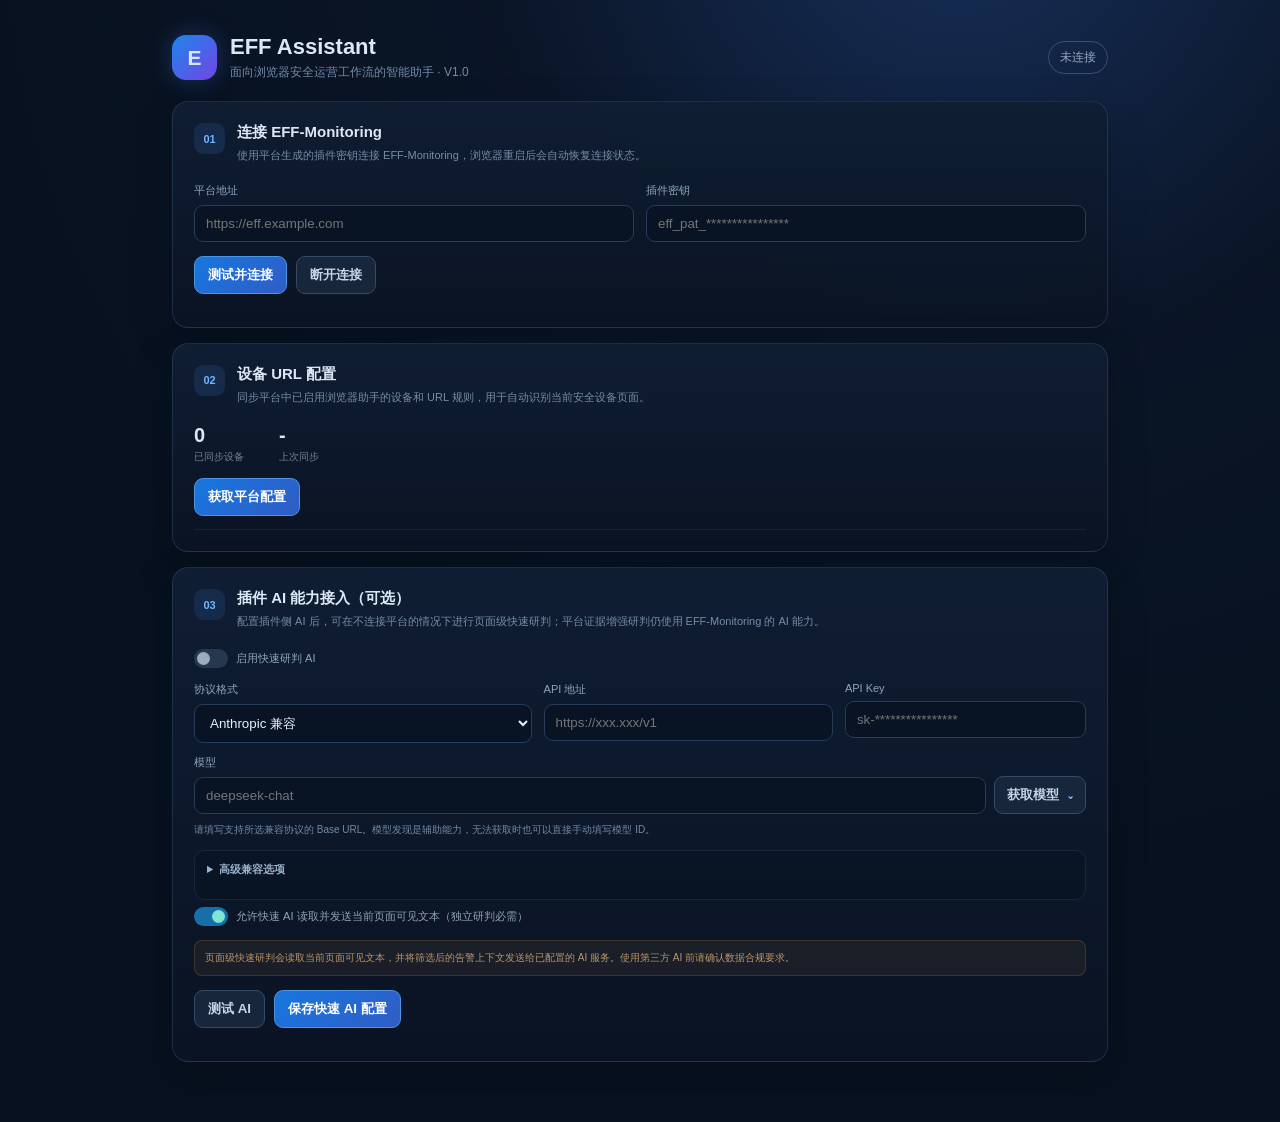
==== EFF-Assistant/options/options.html @ 78bfd595 "Add files via upload" ====
<!doctype html>
<html lang="zh-CN">
<head>
  <meta charset="utf-8" />
  <meta name="viewport" content="width=device-width,initial-scale=1" />
  <title>EFF Assistant 设置</title>
  <link rel="stylesheet" href="options.css" />
</head>
<body>
  <main class="wrap">
    <header>
      <div class="brand"><div class="logo">E</div><div><h1>EFF Assistant</h1><p>面向浏览器安全运营工作流的智能助手 · V1.0</p></div></div>
      <span class="badge" id="connectionBadge">未连接</span>
    </header>

    <section class="card">
      <div class="section-title"><span>01</span><div><h2>连接 EFF-Monitoring</h2><p>使用平台生成的插件密钥连接 EFF-Monitoring，浏览器重启后会自动恢复连接状态。</p></div></div>
      <div class="grid two">
        <label>平台地址<input id="platformUrl" placeholder="https://eff.example.com" /></label>
        <label>插件密钥<input id="platformToken" type="password" placeholder="eff_pat_****************" /></label>
      </div>
      <div class="actions"><button id="connectBtn" class="primary">测试并连接</button><button id="disconnectBtn" class="secondary">断开连接</button></div>
      <div class="info" id="platformInfo"></div>
    </section>

    <section class="card">
      <div class="section-title"><span>02</span><div><h2>设备 URL 配置</h2><p>同步平台中已启用浏览器助手的设备和 URL 规则，用于自动识别当前安全设备页面。</p></div></div>
      <div class="device-summary"><div><b id="deviceCount">0</b><span>已同步设备</span></div><div><b id="lastSync">-</b><span>上次同步</span></div></div>
      <div class="actions"><button id="syncBtn" class="primary">获取平台配置</button></div>
      <div id="deviceList" class="device-list"></div>
    </section>

    <section class="card">
      <div class="section-title"><span>03</span><div><h2>插件 AI 能力接入（可选）</h2><p>配置插件侧 AI 后，可在不连接平台的情况下进行页面级快速研判；平台证据增强研判仍使用 EFF-Monitoring 的 AI 能力。</p></div></div>
      <label class="toggle"><input id="quickEnabled" type="checkbox" /><span></span>启用快速研判 AI</label>
      <div class="grid three ai-grid">
        <label>协议格式
          <select id="quickProtocol">
            <option value="anthropic">Anthropic 兼容</option>
            <option value="openai">OpenAI 兼容</option>
          </select>
        </label>
        <label><span id="quickUrlLabel">API 地址</span><input id="quickUrl" placeholder="https://xxx.xxx/v1" /></label>
        <label>API Key<input id="quickKey" type="password" placeholder="sk-****************" /></label>
      </div>
      <label class="model-label">模型
        <div class="model-picker">
          <input id="quickModel" placeholder="deepseek-chat" autocomplete="off" />
          <button id="fetchModelsBtn" type="button" class="secondary model-fetch">获取模型 <span>⌄</span></button>
        </div>
        <select id="quickModelSelect" class="model-select" hidden>
          <option value="">请选择模型</option>
        </select>
      </label>
      <p class="protocol-help" id="protocolHelp">请填写支持所选兼容协议的 Base URL。模型发现是辅助能力，无法获取时也可以直接手动填写模型 ID。</p>
      <details class="advanced-ai" id="quickAdvanced">
        <summary>高级兼容选项</summary>
        <div class="grid three advanced-grid">
          <label>鉴权方式
            <select id="quickAuthMode">
              <option value="protocol">协议默认（推荐）</option>
              <option value="x-api-key">x-api-key（Anthropic API Key）</option>
              <option value="bearer">Authorization: Bearer（Token/中转）</option>
              <option value="api-key">api-key（特殊网关）</option>
            </select>
          </label>
          <label>端点模式
            <select id="quickEndpointMode">
              <option value="base">Base URL（推荐）</option>
              <option value="full">完整接口 URL</option>
            </select>
          </label>
          <label id="openaiWireLabel">OpenAI API 格式
            <select id="quickOpenAIWire">
              <option value="chat">Chat Completions</option>
              <option value="responses">Responses API</option>
            </select>
          </label>
        </div>
        <p class="protocol-help" id="advancedHelp">协议默认模式会按所选 API 规范发送请求。使用自定义网关或代理时，请显式选择匹配的鉴权方式和端点模式。</p>
      </details>
      <label class="toggle"><input id="sendRawText" type="checkbox" checked /><span></span>允许快速 AI 读取并发送当前页面可见文本（独立研判必需）</label>
      <p class="warning">页面级快速研判会读取当前页面可见文本，并将筛选后的告警上下文发送给已配置的 AI 服务。使用第三方 AI 前请确认数据合规要求。</p>
      <div class="actions"><button id="testQuickBtn" class="secondary">测试 AI</button><button id="saveQuickBtn" class="primary">保存快速 AI 配置</button></div>
      <div class="info" id="quickInfo"></div>
    </section>


  </main>
  <script src="options.js"></script>
</body>
</html>
---- EFF-Assistant/options/options.css ----
:root{font-family:Inter,"PingFang SC","Microsoft YaHei",Arial,sans-serif;color:#dbe8f7;background:#07111f}*{box-sizing:border-box}body{margin:0;background:radial-gradient(circle at 75% -10%,#18305b 0,#0a1527 30%,#07111f 64%);min-height:100vh}.wrap{max-width:980px;margin:0 auto;padding:34px 22px 60px}header{display:flex;justify-content:space-between;align-items:center;margin-bottom:20px}.brand{display:flex;gap:13px;align-items:center}.logo{width:45px;height:45px;border-radius:14px;display:grid;place-items:center;font-weight:800;font-size:21px;background:linear-gradient(135deg,#1d85ee,#7245e3);box-shadow:0 0 25px rgba(70,123,238,.3)}h1,h2,p{margin:0}h1{font-size:22px}header p{color:#728aa7;font-size:12px;margin-top:4px}.badge{padding:7px 11px;border:1px solid #3c516d;border-radius:999px;color:#95a8bd;font-size:12px}.badge.ok{border-color:#267b63;color:#6be0af;background:rgba(33,167,117,.09)}.card{background:linear-gradient(180deg,rgba(16,30,51,.96),rgba(10,20,36,.96));border:1px solid rgba(86,123,165,.25);border-radius:16px;padding:21px;margin-top:15px;box-shadow:0 14px 40px rgba(0,0,0,.17)}.card.compact h2{font-size:14px;margin-bottom:12px}.section-title{display:flex;gap:12px;align-items:flex-start;margin-bottom:18px}.section-title>span{display:grid;place-items:center;width:31px;height:31px;border-radius:9px;background:#152b49;color:#70b5ff;font-size:11px;font-weight:700}.section-title h2{font-size:15px}.section-title p{color:#778ca5;font-size:11px;margin-top:5px;line-height:1.6}.grid{display:grid;gap:12px}.grid.two{grid-template-columns:1fr 1fr}.grid.three{grid-template-columns:1.4fr 1.2fr 1fr}label{display:block;color:#8fa4bb;font-size:11px}input{width:100%;margin-top:7px;background:#081423;border:1px solid #263c58;color:#e7f1fc;border-radius:9px;padding:10px 11px;outline:none}input:focus{border-color:#3b85dc;box-shadow:0 0 0 2px rgba(50,129,219,.12)}.actions{display:flex;gap:9px;margin-top:14px}button{border:1px solid transparent;border-radius:9px;padding:9px 13px;color:white;cursor:pointer;font-weight:600}.primary{background:linear-gradient(135deg,#1677df,#315cc5);border-color:#4d94e2}.secondary{background:#17263a;border-color:#344b67;color:#c6d5e5}button:disabled{opacity:.45;cursor:not-allowed}.info{margin-top:12px;color:#81a5cb;font-size:11px;line-height:1.6}.info.error{color:#ff929c}.device-summary{display:flex;gap:35px;margin-bottom:10px}.device-summary>div{display:flex;flex-direction:column}.device-summary b{font-size:20px}.device-summary span{color:#6f8299;font-size:10px;margin-top:3px}.device-list{margin-top:13px;border-top:1px solid rgba(255,255,255,.06)}.device{display:grid;grid-template-columns:160px 1fr;gap:15px;padding:10px 0;border-bottom:1px solid rgba(255,255,255,.05)}.device strong{font-size:11px}.patterns{color:#7fa1c5;font:10px/1.5 ui-monospace,SFMono-Regular,Menlo,monospace;word-break:break-all}.toggle{display:flex;align-items:center;gap:8px;margin:7px 0 14px;cursor:pointer}.toggle input{display:none}.toggle span{width:34px;height:19px;border-radius:999px;background:#26384d;position:relative;transition:.2s}.toggle span:after{content:"";width:13px;height:13px;border-radius:50%;position:absolute;top:3px;left:3px;background:#9bacc0;transition:.2s}.toggle input:checked+span{background:#176ea8}.toggle input:checked+span:after{left:18px;background:#7fe4d4}.warning{margin-top:10px;padding:9px 10px;background:rgba(238,158,61,.07);border:1px solid rgba(238,158,61,.18);border-radius:8px;color:#ba9668;font-size:10px;line-height:1.6}.flow{display:flex;flex-wrap:wrap;align-items:center;gap:7px}.flow span{padding:7px 9px;background:#0c1a2c;border:1px solid #233a56;border-radius:7px;font-size:10px;color:#9eb6d0}.flow i{color:#4d719a;font-style:normal}@media(max-width:760px){.grid.two,.grid.three{grid-template-columns:1fr}.device{grid-template-columns:1fr}}
select{width:100%;margin-top:7px;background:#081423;border:1px solid #263c58;color:#e7f1fc;border-radius:9px;padding:10px 11px;outline:none;appearance:auto}
select:focus{border-color:#3b85dc;box-shadow:0 0 0 2px rgba(50,129,219,.12)}
.model-label{margin-top:12px}.model-picker{display:grid;grid-template-columns:1fr auto;gap:8px;align-items:end}.model-picker input{margin-top:7px}.model-fetch{height:38px;white-space:nowrap;padding:8px 12px}.model-fetch span{font-size:12px;margin-left:4px;color:#8fc5ff}.model-select{margin-top:8px}.protocol-help{color:#718aa7;font-size:10px;line-height:1.6;margin-top:8px}.ai-grid{grid-template-columns:.8fr 1.25fr 1fr}
@media(max-width:760px){.ai-grid{grid-template-columns:1fr}.model-picker{grid-template-columns:1fr}}

.info.warn{color:#d6ad6f}.advanced-ai{margin-top:12px;border:1px solid rgba(86,123,165,.18);border-radius:10px;background:rgba(7,17,31,.28);padding:0 12px 11px}.advanced-ai summary{cursor:pointer;color:#9bb2cb;font-size:11px;font-weight:600;padding:11px 0;user-select:none}.advanced-ai[open] summary{margin-bottom:2px}.advanced-grid{grid-template-columns:1fr 1fr 1fr}.advanced-ai .protocol-help{margin-top:8px}.advanced-ai label[hidden]{display:none}@media(max-width:760px){.advanced-grid{grid-template-columns:1fr}}
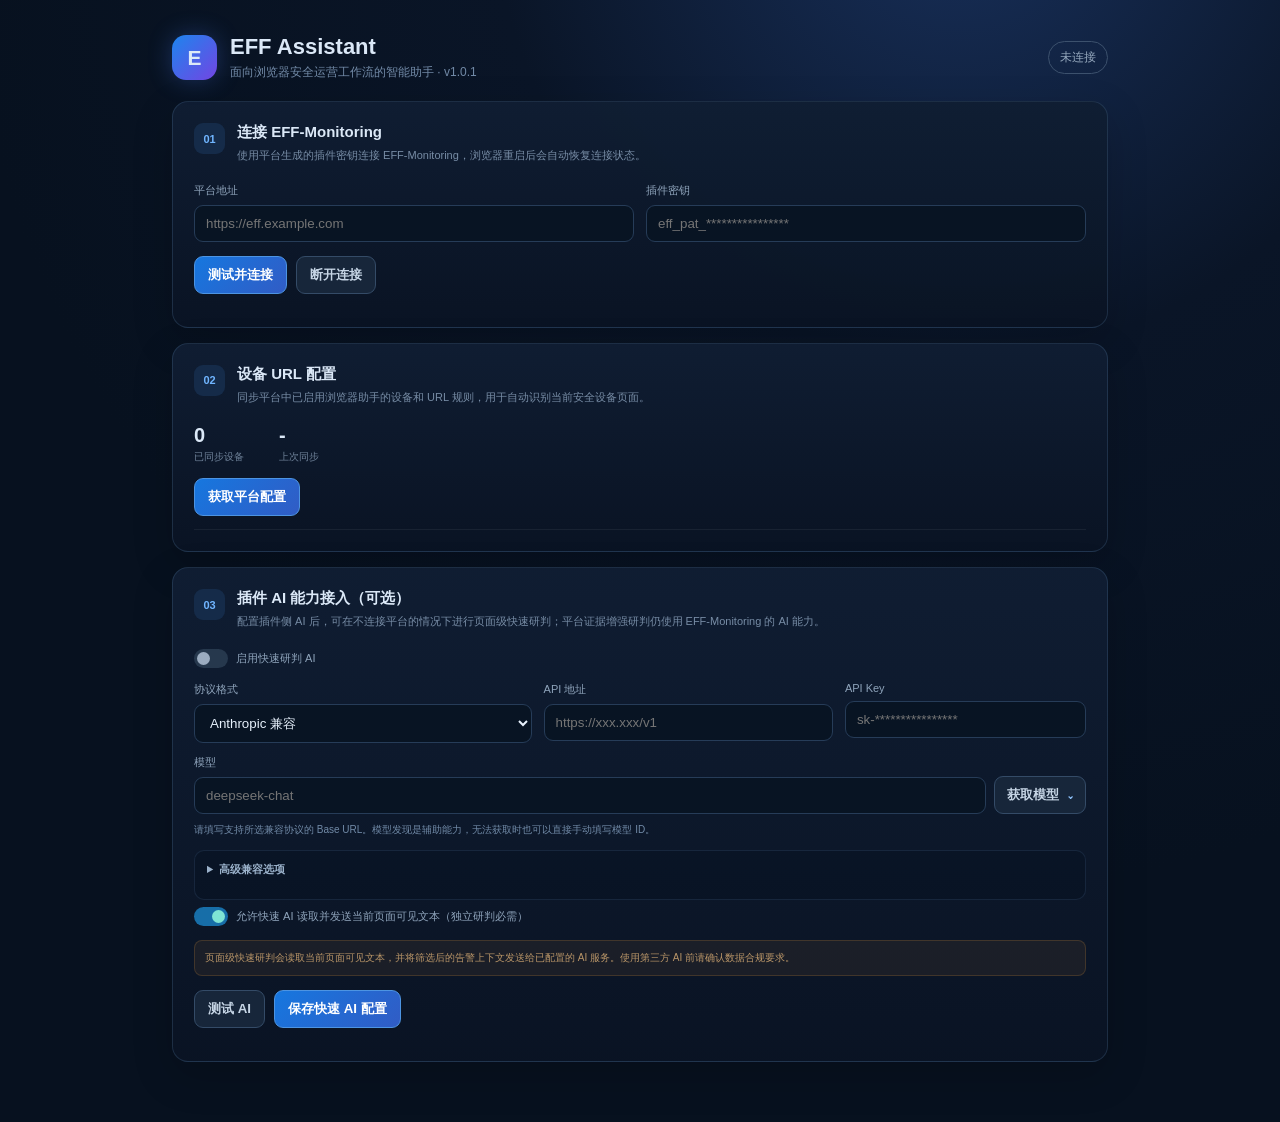
==== commit 61244ad8: "Add files via upload" ====
--- a/EFF-Assistant/options/options.html
+++ b/EFF-Assistant/options/options.html
@@ -9,7 +9,7 @@
 <body>
   <main class="wrap">
     <header>
-      <div class="brand"><div class="logo">E</div><div><h1>EFF Assistant</h1><p>面向浏览器安全运营工作流的智能助手 · V1.0</p></div></div>
+      <div class="brand"><div class="logo">E</div><div><h1>EFF Assistant</h1><p>面向浏览器安全运营工作流的智能助手 · v1.0.1</p></div></div>
       <span class="badge" id="connectionBadge">未连接</span>
     </header>
 
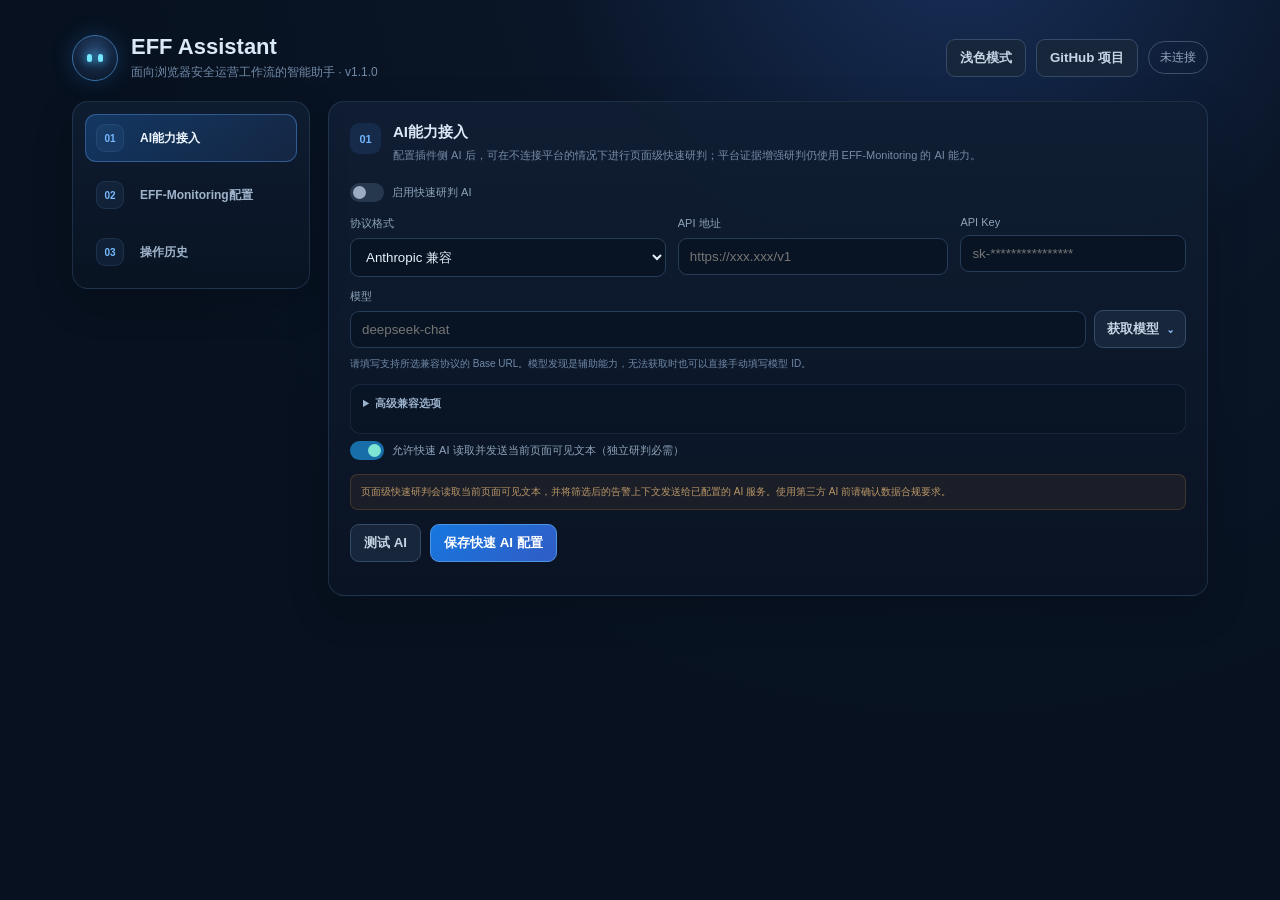
==== commit 32199223: "Add files via upload" ====
--- a/EFF-Assistant/options/options.html
+++ b/EFF-Assistant/options/options.html
@@ -9,84 +9,157 @@
 <body>
   <main class="wrap">
     <header>
-      <div class="brand"><div class="logo">E</div><div><h1>EFF Assistant</h1><p>面向浏览器安全运营工作流的智能助手 · v1.0.1</p></div></div>
-      <span class="badge" id="connectionBadge">未连接</span>
+      <div class="brand"><div class="logo"><span></span><span></span></div><div><h1>EFF Assistant</h1><p>面向浏览器安全运营工作流的智能助手 · v1.1.0</p></div></div>
+      <div class="header-actions">
+        <button id="themeToggle" class="secondary theme-toggle" type="button">浅色模式</button>
+        <button id="openAssistantRepo" class="secondary" type="button">GitHub 项目</button>
+        <span class="badge" id="connectionBadge">未连接</span>
+      </div>
     </header>
 
-    <section class="card">
-      <div class="section-title"><span>01</span><div><h2>连接 EFF-Monitoring</h2><p>使用平台生成的插件密钥连接 EFF-Monitoring，浏览器重启后会自动恢复连接状态。</p></div></div>
-      <div class="grid two">
-        <label>平台地址<input id="platformUrl" placeholder="https://eff.example.com" /></label>
-        <label>插件密钥<input id="platformToken" type="password" placeholder="eff_pat_****************" /></label>
-      </div>
-      <div class="actions"><button id="connectBtn" class="primary">测试并连接</button><button id="disconnectBtn" class="secondary">断开连接</button></div>
-      <div class="info" id="platformInfo"></div>
-    </section>
+    <div class="settings-layout">
+      <aside class="settings-sidebar" aria-label="设置导航">
+        <button class="nav-item active" type="button" data-section="ai"><span>01</span><b>AI能力接入</b></button>
+        <button class="nav-item" type="button" data-section="monitoring"><span>02</span><b>EFF-Monitoring配置</b></button>
+        <button class="nav-item" type="button" data-section="history"><span>03</span><b>操作历史</b></button>
+      </aside>
 
-    <section class="card">
-      <div class="section-title"><span>02</span><div><h2>设备 URL 配置</h2><p>同步平台中已启用浏览器助手的设备和 URL 规则，用于自动识别当前安全设备页面。</p></div></div>
-      <div class="device-summary"><div><b id="deviceCount">0</b><span>已同步设备</span></div><div><b id="lastSync">-</b><span>上次同步</span></div></div>
-      <div class="actions"><button id="syncBtn" class="primary">获取平台配置</button></div>
-      <div id="deviceList" class="device-list"></div>
-    </section>
-
-    <section class="card">
-      <div class="section-title"><span>03</span><div><h2>插件 AI 能力接入（可选）</h2><p>配置插件侧 AI 后，可在不连接平台的情况下进行页面级快速研判；平台证据增强研判仍使用 EFF-Monitoring 的 AI 能力。</p></div></div>
-      <label class="toggle"><input id="quickEnabled" type="checkbox" /><span></span>启用快速研判 AI</label>
-      <div class="grid three ai-grid">
-        <label>协议格式
-          <select id="quickProtocol">
-            <option value="anthropic">Anthropic 兼容</option>
-            <option value="openai">OpenAI 兼容</option>
-          </select>
-        </label>
-        <label><span id="quickUrlLabel">API 地址</span><input id="quickUrl" placeholder="https://xxx.xxx/v1" /></label>
-        <label>API Key<input id="quickKey" type="password" placeholder="sk-****************" /></label>
-      </div>
-      <label class="model-label">模型
-        <div class="model-picker">
-          <input id="quickModel" placeholder="deepseek-chat" autocomplete="off" />
-          <button id="fetchModelsBtn" type="button" class="secondary model-fetch">获取模型 <span>⌄</span></button>
-        </div>
-        <select id="quickModelSelect" class="model-select" hidden>
-          <option value="">请选择模型</option>
-        </select>
-      </label>
-      <p class="protocol-help" id="protocolHelp">请填写支持所选兼容协议的 Base URL。模型发现是辅助能力，无法获取时也可以直接手动填写模型 ID。</p>
-      <details class="advanced-ai" id="quickAdvanced">
-        <summary>高级兼容选项</summary>
-        <div class="grid three advanced-grid">
-          <label>鉴权方式
-            <select id="quickAuthMode">
-              <option value="protocol">协议默认（推荐）</option>
-              <option value="x-api-key">x-api-key（Anthropic API Key）</option>
-              <option value="bearer">Authorization: Bearer（Token/中转）</option>
-              <option value="api-key">api-key（特殊网关）</option>
+      <div class="settings-content">
+        <section class="card settings-section" id="aiSection" data-section="ai">
+          <div class="section-title"><span>01</span><div><h2>AI能力接入</h2><p>配置插件侧 AI 后，可在不连接平台的情况下进行页面级快速研判；平台证据增强研判仍使用 EFF-Monitoring 的 AI 能力。</p></div></div>
+          <label class="toggle"><input id="quickEnabled" type="checkbox" /><span></span>启用快速研判 AI</label>
+          <div class="grid three ai-grid">
+            <label>协议格式
+              <select id="quickProtocol">
+                <option value="anthropic">Anthropic 兼容</option>
+                <option value="openai">OpenAI 兼容</option>
+              </select>
+            </label>
+            <label><span id="quickUrlLabel">API 地址</span><input id="quickUrl" placeholder="https://xxx.xxx/v1" /></label>
+            <label>API Key<input id="quickKey" type="password" placeholder="sk-****************" /></label>
+          </div>
+          <label class="model-label">模型
+            <div class="model-picker">
+              <input id="quickModel" placeholder="deepseek-chat" autocomplete="off" />
+              <button id="fetchModelsBtn" type="button" class="secondary model-fetch">获取模型 <span>⌄</span></button>
+            </div>
+            <select id="quickModelSelect" class="model-select" hidden>
+              <option value="">请选择模型</option>
             </select>
           </label>
-          <label>端点模式
-            <select id="quickEndpointMode">
-              <option value="base">Base URL（推荐）</option>
-              <option value="full">完整接口 URL</option>
-            </select>
-          </label>
-          <label id="openaiWireLabel">OpenAI API 格式
-            <select id="quickOpenAIWire">
-              <option value="chat">Chat Completions</option>
-              <option value="responses">Responses API</option>
-            </select>
-          </label>
-        </div>
-        <p class="protocol-help" id="advancedHelp">协议默认模式会按所选 API 规范发送请求。使用自定义网关或代理时，请显式选择匹配的鉴权方式和端点模式。</p>
-      </details>
-      <label class="toggle"><input id="sendRawText" type="checkbox" checked /><span></span>允许快速 AI 读取并发送当前页面可见文本（独立研判必需）</label>
-      <p class="warning">页面级快速研判会读取当前页面可见文本，并将筛选后的告警上下文发送给已配置的 AI 服务。使用第三方 AI 前请确认数据合规要求。</p>
-      <div class="actions"><button id="testQuickBtn" class="secondary">测试 AI</button><button id="saveQuickBtn" class="primary">保存快速 AI 配置</button></div>
-      <div class="info" id="quickInfo"></div>
-    </section>
+          <p class="protocol-help" id="protocolHelp">请填写支持所选兼容协议的 Base URL。模型发现是辅助能力，无法获取时也可以直接手动填写模型 ID。</p>
+          <details class="advanced-ai" id="quickAdvanced">
+            <summary>高级兼容选项</summary>
+            <div class="grid three advanced-grid">
+              <label>鉴权方式
+                <select id="quickAuthMode">
+                  <option value="protocol">协议默认（推荐）</option>
+                  <option value="x-api-key">x-api-key（Anthropic API Key）</option>
+                  <option value="bearer">Authorization: Bearer（Token/中转）</option>
+                  <option value="api-key">api-key（特殊网关）</option>
+                </select>
+              </label>
+              <label>端点模式
+                <select id="quickEndpointMode">
+                  <option value="base">Base URL（推荐）</option>
+                  <option value="full">完整接口 URL</option>
+                </select>
+              </label>
+              <label id="openaiWireLabel">OpenAI API 格式
+                <select id="quickOpenAIWire">
+                  <option value="chat">Chat Completions</option>
+                  <option value="responses">Responses API</option>
+                </select>
+              </label>
+            </div>
+            <label class="custom-headers-label">自定义请求头
+              <textarea id="quickCustomHeaders" placeholder="X-Header-Name: value&#10;X-Another-Header: value2&#10;（每行一个，格式：名称: 值）" rows="3"></textarea>
+            </label>
+            <p class="field-hint">私有化部署或自定义网关需要附加请求头时填写，留空则不发送。每行一个，格式为 名称: 值。</p>
+            <p class="protocol-help" id="advancedHelp">协议默认模式会按所选 API 规范发送请求。使用自定义网关或代理时，请显式选择匹配的鉴权方式和端点模式。</p>
+          </details>
+          <label class="toggle"><input id="sendRawText" type="checkbox" checked /><span></span>允许快速 AI 读取并发送当前页面可见文本（独立研判必需）</label>
+          <p class="warning">页面级快速研判会读取当前页面可见文本，并将筛选后的告警上下文发送给已配置的 AI 服务。使用第三方 AI 前请确认数据合规要求。</p>
+          <div class="actions"><button id="testQuickBtn" class="secondary">测试 AI</button><button id="saveQuickBtn" class="primary">保存快速 AI 配置</button></div>
+          <div class="info" id="quickInfo"></div>
+        </section>
 
+        <section class="card settings-section monitoring-card" id="monitoringSection" data-section="monitoring" hidden>
+          <div class="section-title"><span>02</span><div><h2>EFF-Monitoring配置</h2><p>连接平台并同步设备 URL 规则，用于生成工单、平台增强智能研判和自动识别安全设备页面。</p></div></div>
+          <div class="guide-card inline-guide">
+            <div>
+              <strong>项目与平台指引</strong>
+              <p>插件侧负责页面采集与快速研判；如需生成工单、同步设备、平台增强研判，请先部署并连接 EFF-Monitoring。</p>
+            </div>
+            <div class="guide-actions">
+              <button id="openPlatformRepo" class="primary" type="button">获取 EFF-Monitoring</button>
+              <button id="openAssistantDocs" class="secondary" type="button">查看使用说明</button>
+            </div>
+          </div>
+          <div class="sub-card">
+            <div class="sub-title"><h3>连接平台</h3><p>使用平台生成的插件密钥连接 EFF-Monitoring，浏览器重启后会自动恢复连接状态。</p></div>
+            <div class="grid two">
+              <label>平台地址<input id="platformUrl" placeholder="https://eff.example.com" /></label>
+              <label>插件密钥<input id="platformToken" type="password" placeholder="eff_pat_****************" /></label>
+            </div>
+            <div class="actions"><button id="connectBtn" class="primary">测试并连接</button><button id="disconnectBtn" class="secondary">断开连接</button></div>
+            <div class="info" id="platformInfo"></div>
+          </div>
+          <div class="sub-card">
+            <div class="sub-title"><h3>设备 URL 配置</h3><p>同步平台中已启用浏览器助手的设备和 URL 规则。</p></div>
+            <div class="device-summary"><div><b id="deviceCount">0</b><span>已同步设备</span></div><div><b id="lastSync">-</b><span>上次同步</span></div></div>
+            <div class="actions"><button id="syncBtn" class="primary">获取平台配置</button></div>
+            <div id="deviceList" class="device-list"></div>
+          </div>
+        </section>
+
+        <section class="card settings-section history-manager" id="historySection" data-section="history" hidden>
+          <div class="section-title"><span>03</span><div><h2>操作历史</h2><p>集中查看生成工单、智能研判、快速研判和关联分析记录；popup 只展示最近 20 条。</p></div></div>
+          <div class="history-tools">
+            <label>查找
+              <input id="historySearch" placeholder="搜索 IP、标题、摘要、页面 URL 或研判结论" />
+            </label>
+            <label>类型
+              <select id="historyKindFilter">
+                <option value="">全部类型</option>
+                <option value="quick">快速研判</option>
+                <option value="smart">智能研判</option>
+                <option value="ticket">生成工单</option>
+                <option value="correlation">关联分析</option>
+              </select>
+            </label>
+            <button id="clearHistoryBtn" class="secondary danger-btn" type="button">清空历史</button>
+          </div>
+          <div class="history-stats" id="historyStats">正在读取历史…</div>
+          <div class="history-results" id="historyResults"></div>
+          <div class="history-list-pager" id="historyListPager"></div>
+        </section>
+      </div>
+    </div>
 
   </main>
+  <dialog id="historyDialog" class="history-dialog">
+    <div class="history-dialog-head">
+      <div>
+        <strong id="historyDialogTitle">操作详情</strong>
+        <span id="historyDialogMeta"></span>
+      </div>
+      <button id="closeHistoryDialog" type="button" aria-label="关闭">×</button>
+    </div>
+    <div class="history-dialog-body">
+      <div class="history-detail-grid" id="historyDialogSummary"></div>
+      <div id="historyDialogReport" class="history-report"></div>
+      <div class="history-evidence-head">
+        <h3>证据链分析</h3>
+        <div class="history-pager" id="historyEvidencePager"></div>
+      </div>
+      <div id="historyEvidenceList" class="history-evidence-list"></div>
+      <details class="history-raw">
+        <summary>查看原始数据</summary>
+        <pre id="historyDialogPayload"></pre>
+      </details>
+    </div>
+  </dialog>
   <script src="options.js"></script>
 </body>
 </html>
--- a/EFF-Assistant/options/options.css
+++ b/EFF-Assistant/options/options.css
@@ -1,7 +1,31 @@
-:root{font-family:Inter,"PingFang SC","Microsoft YaHei",Arial,sans-serif;color:#dbe8f7;background:#07111f}*{box-sizing:border-box}body{margin:0;background:radial-gradient(circle at 75% -10%,#18305b 0,#0a1527 30%,#07111f 64%);min-height:100vh}.wrap{max-width:980px;margin:0 auto;padding:34px 22px 60px}header{display:flex;justify-content:space-between;align-items:center;margin-bottom:20px}.brand{display:flex;gap:13px;align-items:center}.logo{width:45px;height:45px;border-radius:14px;display:grid;place-items:center;font-weight:800;font-size:21px;background:linear-gradient(135deg,#1d85ee,#7245e3);box-shadow:0 0 25px rgba(70,123,238,.3)}h1,h2,p{margin:0}h1{font-size:22px}header p{color:#728aa7;font-size:12px;margin-top:4px}.badge{padding:7px 11px;border:1px solid #3c516d;border-radius:999px;color:#95a8bd;font-size:12px}.badge.ok{border-color:#267b63;color:#6be0af;background:rgba(33,167,117,.09)}.card{background:linear-gradient(180deg,rgba(16,30,51,.96),rgba(10,20,36,.96));border:1px solid rgba(86,123,165,.25);border-radius:16px;padding:21px;margin-top:15px;box-shadow:0 14px 40px rgba(0,0,0,.17)}.card.compact h2{font-size:14px;margin-bottom:12px}.section-title{display:flex;gap:12px;align-items:flex-start;margin-bottom:18px}.section-title>span{display:grid;place-items:center;width:31px;height:31px;border-radius:9px;background:#152b49;color:#70b5ff;font-size:11px;font-weight:700}.section-title h2{font-size:15px}.section-title p{color:#778ca5;font-size:11px;margin-top:5px;line-height:1.6}.grid{display:grid;gap:12px}.grid.two{grid-template-columns:1fr 1fr}.grid.three{grid-template-columns:1.4fr 1.2fr 1fr}label{display:block;color:#8fa4bb;font-size:11px}input{width:100%;margin-top:7px;background:#081423;border:1px solid #263c58;color:#e7f1fc;border-radius:9px;padding:10px 11px;outline:none}input:focus{border-color:#3b85dc;box-shadow:0 0 0 2px rgba(50,129,219,.12)}.actions{display:flex;gap:9px;margin-top:14px}button{border:1px solid transparent;border-radius:9px;padding:9px 13px;color:white;cursor:pointer;font-weight:600}.primary{background:linear-gradient(135deg,#1677df,#315cc5);border-color:#4d94e2}.secondary{background:#17263a;border-color:#344b67;color:#c6d5e5}button:disabled{opacity:.45;cursor:not-allowed}.info{margin-top:12px;color:#81a5cb;font-size:11px;line-height:1.6}.info.error{color:#ff929c}.device-summary{display:flex;gap:35px;margin-bottom:10px}.device-summary>div{display:flex;flex-direction:column}.device-summary b{font-size:20px}.device-summary span{color:#6f8299;font-size:10px;margin-top:3px}.device-list{margin-top:13px;border-top:1px solid rgba(255,255,255,.06)}.device{display:grid;grid-template-columns:160px 1fr;gap:15px;padding:10px 0;border-bottom:1px solid rgba(255,255,255,.05)}.device strong{font-size:11px}.patterns{color:#7fa1c5;font:10px/1.5 ui-monospace,SFMono-Regular,Menlo,monospace;word-break:break-all}.toggle{display:flex;align-items:center;gap:8px;margin:7px 0 14px;cursor:pointer}.toggle input{display:none}.toggle span{width:34px;height:19px;border-radius:999px;background:#26384d;position:relative;transition:.2s}.toggle span:after{content:"";width:13px;height:13px;border-radius:50%;position:absolute;top:3px;left:3px;background:#9bacc0;transition:.2s}.toggle input:checked+span{background:#176ea8}.toggle input:checked+span:after{left:18px;background:#7fe4d4}.warning{margin-top:10px;padding:9px 10px;background:rgba(238,158,61,.07);border:1px solid rgba(238,158,61,.18);border-radius:8px;color:#ba9668;font-size:10px;line-height:1.6}.flow{display:flex;flex-wrap:wrap;align-items:center;gap:7px}.flow span{padding:7px 9px;background:#0c1a2c;border:1px solid #233a56;border-radius:7px;font-size:10px;color:#9eb6d0}.flow i{color:#4d719a;font-style:normal}@media(max-width:760px){.grid.two,.grid.three{grid-template-columns:1fr}.device{grid-template-columns:1fr}}
+:root{font-family:Inter,"PingFang SC","Microsoft YaHei",Arial,sans-serif;color:#dbe8f7;background:#07111f}*{box-sizing:border-box}body{margin:0;background:radial-gradient(circle at 75% -10%,#18305b 0,#0a1527 30%,#07111f 64%);min-height:100vh}.wrap{max-width:980px;margin:0 auto;padding:34px 22px 60px}header{display:flex;justify-content:space-between;align-items:center;margin-bottom:20px}.brand{display:flex;gap:13px;align-items:center}.logo{width:46px;height:46px;border-radius:50%;background:radial-gradient(circle at 50% 35%,#27466f 0,#13243e 55%,#091321 100%);border:1px solid #3a72aa;display:flex;align-items:center;justify-content:center;gap:6px;box-shadow:0 0 22px rgba(51,141,235,.24)}.logo span{width:5px;height:8px;border-radius:4px;background:#74e8ff;box-shadow:0 0 8px #42c9ff}.header-actions{display:flex;align-items:center;gap:10px}h1,h2,p{margin:0}h1{font-size:22px}header p{color:#728aa7;font-size:12px;margin-top:4px}.badge{padding:7px 11px;border:1px solid #3c516d;border-radius:999px;color:#95a8bd;font-size:12px}.badge.ok{border-color:#267b63;color:#6be0af;background:rgba(33,167,117,.09)}.guide-card{display:flex;align-items:center;justify-content:space-between;gap:18px;background:linear-gradient(180deg,rgba(16,30,51,.96),rgba(10,20,36,.96));border:1px solid rgba(86,123,165,.25);border-radius:16px;padding:18px 20px;margin-bottom:15px;box-shadow:0 14px 40px rgba(0,0,0,.17)}.guide-card strong{display:block;color:#eff7ff;font-size:15px}.guide-card p{margin-top:6px;color:#7f95ad;font-size:11px;line-height:1.6}.guide-actions{display:flex;gap:9px;flex:0 0 auto}.card{background:linear-gradient(180deg,rgba(16,30,51,.96),rgba(10,20,36,.96));border:1px solid rgba(86,123,165,.25);border-radius:16px;padding:21px;margin-top:15px;box-shadow:0 14px 40px rgba(0,0,0,.17)}.card.compact h2{font-size:14px;margin-bottom:12px}.section-title{display:flex;gap:12px;align-items:flex-start;margin-bottom:18px}.section-title>span{display:grid;place-items:center;width:31px;height:31px;border-radius:9px;background:#152b49;color:#70b5ff;font-size:11px;font-weight:700}.section-title h2{font-size:15px}.section-title p{color:#778ca5;font-size:11px;margin-top:5px;line-height:1.6}.grid{display:grid;gap:12px}.grid.two{grid-template-columns:1fr 1fr}.grid.three{grid-template-columns:1.4fr 1.2fr 1fr}label{display:block;color:#8fa4bb;font-size:11px}input{width:100%;margin-top:7px;background:#081423;border:1px solid #263c58;color:#e7f1fc;border-radius:9px;padding:10px 11px;outline:none}input:focus{border-color:#3b85dc;box-shadow:0 0 0 2px rgba(50,129,219,.12)}.actions{display:flex;gap:9px;margin-top:14px}button{border:1px solid transparent;border-radius:9px;padding:9px 13px;color:white;cursor:pointer;font-weight:600}.primary{background:linear-gradient(135deg,#1677df,#315cc5);border-color:#4d94e2}.secondary{background:#17263a;border-color:#344b67;color:#c6d5e5}button:disabled{opacity:.45;cursor:not-allowed}.info{margin-top:12px;color:#81a5cb;font-size:11px;line-height:1.6}.info.error{color:#ff929c}.device-summary{display:flex;gap:35px;margin-bottom:10px}.device-summary>div{display:flex;flex-direction:column}.device-summary b{font-size:20px}.device-summary span{color:#6f8299;font-size:10px;margin-top:3px}.device-list{margin-top:13px;border-top:1px solid rgba(255,255,255,.06)}.device{display:grid;grid-template-columns:160px 1fr;gap:15px;padding:10px 0;border-bottom:1px solid rgba(255,255,255,.05)}.device strong{font-size:11px}.patterns{color:#7fa1c5;font:10px/1.5 ui-monospace,SFMono-Regular,Menlo,monospace;word-break:break-all}.toggle{display:flex;align-items:center;gap:8px;margin:7px 0 14px;cursor:pointer}.toggle input{display:none}.toggle span{width:34px;height:19px;border-radius:999px;background:#26384d;position:relative;transition:.2s}.toggle span:after{content:"";width:13px;height:13px;border-radius:50%;position:absolute;top:3px;left:3px;background:#9bacc0;transition:.2s}.toggle input:checked+span{background:#176ea8}.toggle input:checked+span:after{left:18px;background:#7fe4d4}.warning{margin-top:10px;padding:9px 10px;background:rgba(238,158,61,.07);border:1px solid rgba(238,158,61,.18);border-radius:8px;color:#ba9668;font-size:10px;line-height:1.6}.flow{display:flex;flex-wrap:wrap;align-items:center;gap:7px}.flow span{padding:7px 9px;background:#0c1a2c;border:1px solid #233a56;border-radius:7px;font-size:10px;color:#9eb6d0}.flow i{color:#4d719a;font-style:normal}@media(max-width:760px){header,.guide-card{align-items:stretch;flex-direction:column}.header-actions,.guide-actions{flex-wrap:wrap}.grid.two,.grid.three{grid-template-columns:1fr}.device{grid-template-columns:1fr}}
 select{width:100%;margin-top:7px;background:#081423;border:1px solid #263c58;color:#e7f1fc;border-radius:9px;padding:10px 11px;outline:none;appearance:auto}
 select:focus{border-color:#3b85dc;box-shadow:0 0 0 2px rgba(50,129,219,.12)}
 .model-label{margin-top:12px}.model-picker{display:grid;grid-template-columns:1fr auto;gap:8px;align-items:end}.model-picker input{margin-top:7px}.model-fetch{height:38px;white-space:nowrap;padding:8px 12px}.model-fetch span{font-size:12px;margin-left:4px;color:#8fc5ff}.model-select{margin-top:8px}.protocol-help{color:#718aa7;font-size:10px;line-height:1.6;margin-top:8px}.ai-grid{grid-template-columns:.8fr 1.25fr 1fr}
 @media(max-width:760px){.ai-grid{grid-template-columns:1fr}.model-picker{grid-template-columns:1fr}}
 
-.info.warn{color:#d6ad6f}.advanced-ai{margin-top:12px;border:1px solid rgba(86,123,165,.18);border-radius:10px;background:rgba(7,17,31,.28);padding:0 12px 11px}.advanced-ai summary{cursor:pointer;color:#9bb2cb;font-size:11px;font-weight:600;padding:11px 0;user-select:none}.advanced-ai[open] summary{margin-bottom:2px}.advanced-grid{grid-template-columns:1fr 1fr 1fr}.advanced-ai .protocol-help{margin-top:8px}.advanced-ai label[hidden]{display:none}@media(max-width:760px){.advanced-grid{grid-template-columns:1fr}}
+.info.warn{color:#d6ad6f}.advanced-ai{margin-top:12px;border:1px solid rgba(86,123,165,.18);border-radius:10px;background:rgba(7,17,31,.28);padding:0 12px 11px}.advanced-ai summary{cursor:pointer;color:#9bb2cb;font-size:11px;font-weight:600;padding:11px 0;user-select:none}.advanced-ai[open] summary{margin-bottom:2px}.advanced-grid{grid-template-columns:1fr 1fr 1fr}.advanced-ai .protocol-help{margin-top:8px}.advanced-ai label[hidden]{display:none}.custom-headers-label{margin-top:10px}textarea{width:100%;margin-top:7px;background:#081423;border:1px solid #263c58;color:#e7f1fc;border-radius:9px;padding:10px 11px;outline:none;resize:vertical;font:11px/1.55 ui-monospace,SFMono-Regular,Menlo,monospace}textarea:focus{border-color:#3b85dc;box-shadow:0 0 0 2px rgba(50,129,219,.12)}.field-hint{color:#718aa7;font-size:10px;line-height:1.55;margin-top:6px}body[data-theme="light"] textarea{color-scheme:light;background:#f8fbff;border-color:#c7d8ea;color:#25364b}body[data-theme="light"] textarea:focus{border-color:#5795d8;box-shadow:0 0 0 2px rgba(87,149,216,.14)}body[data-theme="light"] .field-hint{color:#6b8099}@media(max-width:760px){.advanced-grid{grid-template-columns:1fr}}
+
+.history-manager{scroll-margin-top:18px}.history-tools{display:grid;grid-template-columns:1fr 180px auto;gap:12px;align-items:end}.history-tools .danger-btn{height:39px;color:#ffb8c0;border-color:rgba(255,113,127,.28);background:rgba(70,25,37,.45)}.history-stats{margin:12px 0;color:#7f98b4;font-size:11px}.history-results{display:grid;gap:10px}.history-empty-wide{padding:22px;border:1px dashed rgba(86,123,165,.25);border-radius:12px;color:#778da6;text-align:center;font-size:12px}.history-row{display:grid;grid-template-columns:84px minmax(0,1fr) 130px auto;gap:12px;align-items:center;padding:13px;border:1px solid rgba(86,123,165,.22);border-radius:12px;background:rgba(8,19,34,.52)}.history-row:hover{border-color:rgba(85,151,226,.38);background:rgba(13,29,50,.72)}.history-kind-pill{display:inline-flex;align-items:center;justify-content:center;min-height:30px;border-radius:9px;border:1px solid rgba(96,161,236,.30);background:rgba(61,136,221,.12);color:#9ed0ff;font-size:11px;font-weight:800}.history-kind-pill.quick{color:#8ee6d7;border-color:rgba(91,210,196,.30);background:rgba(38,163,151,.13)}.history-kind-pill.smart{color:#d3b4ff;border-color:rgba(157,121,255,.32);background:rgba(116,70,220,.13)}.history-kind-pill.correlation{color:#b8dcff;border-color:rgba(112,167,232,.34);background:rgba(53,93,156,.16)}.history-kind-pill.ticket{color:#9ed0ff}.history-row-main{min-width:0}.history-row-main strong,.history-row-main p,.history-row-main em{display:block;min-width:0;white-space:nowrap;overflow:hidden;text-overflow:ellipsis}.history-row-main strong{font-size:13px;color:#edf6ff}.history-row-main p{margin-top:5px;color:#9aaec4;font-size:11px}.history-row-main em{margin-top:4px;color:#637c98;font-style:normal;font-size:10px}.history-row time{color:#7d92aa;font-size:11px;white-space:nowrap}.history-row button{height:31px;padding:0 12px;border-color:rgba(82,139,204,.34);background:rgba(20,38,61,.88);color:#a7d4ff}.history-dialog{width:min(760px,calc(100vw - 40px));max-height:min(720px,calc(100vh - 40px));padding:0;border:1px solid rgba(88,143,207,.45);border-radius:16px;background:#091423;color:#e6f0fb;box-shadow:0 28px 70px rgba(0,0,0,.55)}.history-dialog[open]{display:flex;flex-direction:column;overflow:hidden}.history-dialog::backdrop{background:rgba(0,0,0,.48)}.history-dialog-head{flex:0 0 auto;display:flex;align-items:center;justify-content:space-between;gap:16px;padding:16px 18px;border-bottom:1px solid rgba(255,255,255,.07);background:rgba(16,31,52,.9);border-radius:16px 16px 0 0}.history-dialog-head strong{display:block;font-size:16px}.history-dialog-head span{display:block;margin-top:5px;color:#849bb5;font-size:11px}.history-dialog-head button{width:32px;height:32px;padding:0;border-color:rgba(83,129,184,.28);background:#17263a;color:#aebfd1;font-size:20px;line-height:1}.history-dialog-body{flex:1 1 auto;min-height:0;padding:16px;overflow-y:auto;overflow-x:hidden}.history-detail-grid{display:grid;grid-template-columns:1fr 1fr;gap:10px;margin-bottom:12px}.history-detail-grid>div{min-width:0;padding:10px 12px;border:1px solid rgba(86,123,165,.18);border-radius:10px;background:rgba(255,255,255,.028)}.history-detail-grid .wide{grid-column:1/-1}.history-detail-grid span{display:block;color:#748ba6;font-size:10px;margin-bottom:5px}.history-detail-grid b{display:block;color:#dfeaf6;font-size:12px;line-height:1.45;word-break:break-all}#historyDialogPayload{margin:0;white-space:pre-wrap;word-break:break-word;max-height:280px;overflow:auto;padding:13px;border-radius:12px;background:#07111f;border:1px solid rgba(86,123,165,.18);color:#b7cce4;font:11px/1.6 ui-monospace,SFMono-Regular,Menlo,monospace}@media(max-width:760px){.history-tools,.history-row{grid-template-columns:1fr}.history-row time{justify-self:start}.history-detail-grid{grid-template-columns:1fr}}
+
+.wrap{max-width:1180px}.settings-layout{display:grid;grid-template-columns:238px minmax(0,1fr);gap:18px;align-items:start}.settings-sidebar{position:sticky;top:18px;display:grid;gap:9px;padding:12px;border:1px solid rgba(86,123,165,.25);border-radius:16px;background:linear-gradient(180deg,rgba(16,30,51,.92),rgba(9,19,34,.94));box-shadow:0 14px 40px rgba(0,0,0,.16)}.nav-item{display:grid;grid-template-columns:34px 1fr;align-items:center;gap:10px;width:100%;min-height:48px;padding:8px 10px;border:1px solid transparent;border-radius:11px;background:transparent;color:#9fb4cb;text-align:left}.nav-item span{display:grid;place-items:center;width:28px;height:28px;border-radius:9px;background:rgba(74,126,185,.11);border:1px solid rgba(86,142,207,.16);color:#76b9ff;font-size:10px;font-weight:800}.nav-item b{font-size:12px}.nav-item:hover{background:rgba(34,60,94,.36);border-color:rgba(91,151,220,.18)}.nav-item.active{background:linear-gradient(135deg,rgba(30,113,205,.32),rgba(35,63,112,.34));border-color:rgba(88,151,226,.42);color:#f0f7ff}.settings-content{min-width:0}.settings-section.card{margin-top:0}.settings-section[hidden]{display:none}.monitoring-card{display:grid;gap:14px}.inline-guide{margin:0;padding:15px 16px;border-radius:13px}.sub-card{padding:16px;border:1px solid rgba(86,123,165,.18);border-radius:13px;background:rgba(7,17,31,.26)}.sub-card+.sub-card{margin-top:0}.sub-title{margin-bottom:12px}.sub-title h3{margin:0;color:#eff7ff;font-size:13px}.sub-title p{margin:5px 0 0;color:#778ca5;font-size:11px;line-height:1.55}@media(max-width:820px){.settings-layout{grid-template-columns:1fr}.settings-sidebar{position:static;grid-template-columns:1fr}.wrap{padding:22px 14px 44px}}
+.history-report{display:grid;gap:12px;margin:12px 0 14px}.history-report-section{padding:13px;border:1px solid rgba(86,123,165,.18);border-radius:12px;background:linear-gradient(135deg,rgba(24,48,80,.38),rgba(8,18,32,.38))}.history-report-section>span{display:block;margin-bottom:8px;color:#748ba6;font-size:10px;font-weight:700}.history-report-section p{color:#dfeaf6;font-size:13px;line-height:1.7}.history-tags{display:flex;gap:8px;flex-wrap:wrap}.history-tags em{font-style:normal;display:inline-flex;align-items:center;min-height:28px;padding:0 11px;border-radius:999px;border:1px solid rgba(96,161,236,.24);background:rgba(61,136,221,.11);color:#a8d2ff;font-size:12px;font-weight:800}.history-tags em.hot{color:#ff8b99;background:rgba(222,57,80,.17);border-color:rgba(255,91,112,.34)}.history-tags em.warn{color:#f2bd71;background:rgba(231,153,54,.12);border-color:rgba(246,176,75,.28)}.history-tags em.ok{color:#84e2b2;background:rgba(42,190,132,.12);border-color:rgba(81,218,162,.25)}.history-tags em.muted{color:#acbbcb;background:rgba(111,132,155,.10);border-color:rgba(133,155,180,.18)}.history-metrics{display:grid;grid-template-columns:repeat(3,1fr);gap:10px}.history-metrics>div,.history-fields>div{min-width:0;padding:12px;border:1px solid rgba(86,123,165,.17);border-radius:11px;background:rgba(255,255,255,.028)}.history-metrics span,.history-fields span{display:block;margin-bottom:6px;color:#748ba6;font-size:10px}.history-metrics b,.history-fields b{display:block;color:#edf6ff;font-size:13px;line-height:1.5;word-break:break-all}.history-fields{display:grid;grid-template-columns:repeat(2,minmax(0,1fr));gap:10px}.history-evidence-head{display:flex;align-items:center;justify-content:space-between;gap:12px;margin:12px 0 8px}.history-evidence-head h3{margin:0;color:#edf6ff;font-size:14px}.history-pager{display:flex;align-items:center;gap:8px;color:#7f98b4;font-size:11px}.history-pager button{height:28px;padding:0 10px;border-color:rgba(82,139,204,.34);background:rgba(20,38,61,.88);color:#a7d4ff;font-size:11px}.history-evidence-list{display:grid;gap:9px}.history-evidence-row{display:grid;grid-template-columns:36px minmax(0,1fr);gap:11px;padding:12px;border:1px solid rgba(86,123,165,.18);border-radius:12px;background:rgba(7,17,31,.38)}.history-evidence-row>b{display:grid;place-items:center;width:32px;height:32px;border-radius:10px;background:rgba(69,135,210,.13);border:1px solid rgba(83,151,226,.24);color:#a6d5ff;font-size:12px}.history-evidence-row strong{display:block;color:#edf6ff;font-size:13px}.history-evidence-row p{margin-top:6px;color:#aabbd0;font-size:12px;line-height:1.7}.history-raw{margin-top:14px;border:1px solid rgba(86,123,165,.18);border-radius:12px;background:rgba(7,17,31,.28);padding:0 12px 12px}.history-raw summary{cursor:pointer;color:#91a8c0;font-size:12px;font-weight:700;padding:12px 0;user-select:none}.history-raw:not([open]){padding-bottom:0}@media(max-width:760px){.history-metrics,.history-fields{grid-template-columns:1fr}.history-evidence-head{align-items:flex-start;flex-direction:column}}
+.history-list-pager{display:flex;justify-content:flex-end;align-items:center;gap:10px;margin-top:12px;color:#7f98b4;font-size:12px}.history-list-pager:empty{display:none}.history-list-pager button{height:32px;padding:0 13px;border:1px solid rgba(82,139,204,.34);border-radius:9px;background:rgba(20,38,61,.88);color:#a7d4ff;font-size:12px;font-weight:700}.history-list-pager button:disabled{opacity:.42;cursor:not-allowed}
+
+body[data-theme="light"]{background:radial-gradient(circle at 72% -12%,#dcecff 0,#f5f9fd 34%,#edf4fa 72%);color:#243449}body[data-theme="light"] h1,body[data-theme="light"] h2,body[data-theme="light"] .sub-title h3,body[data-theme="light"] .guide-card strong,body[data-theme="light"] .history-row-main strong,body[data-theme="light"] .history-dialog-head strong,body[data-theme="light"] .history-report-section p,body[data-theme="light"] .history-evidence-head h3,body[data-theme="light"] .history-evidence-row strong{color:#213248}body[data-theme="light"] header p,body[data-theme="light"] .section-title p,body[data-theme="light"] .sub-title p,body[data-theme="light"] .guide-card p,body[data-theme="light"] label,body[data-theme="light"] .protocol-help,body[data-theme="light"] .history-stats,body[data-theme="light"] .history-row-main p,body[data-theme="light"] .history-row-main em,body[data-theme="light"] .history-row time,body[data-theme="light"] .history-dialog-head span,body[data-theme="light"] .history-detail-grid span,body[data-theme="light"] .history-report-section>span,body[data-theme="light"] .history-metrics span,body[data-theme="light"] .history-fields span,body[data-theme="light"] .history-evidence-row p,body[data-theme="light"] .history-raw summary{color:#65788f}body[data-theme="light"] .card,body[data-theme="light"] .guide-card,body[data-theme="light"] .settings-sidebar,body[data-theme="light"] .sub-card,body[data-theme="light"] .advanced-ai,body[data-theme="light"] .history-row,body[data-theme="light"] .history-dialog,body[data-theme="light"] .history-report-section,body[data-theme="light"] .history-evidence-row,body[data-theme="light"] .history-raw{background:rgba(255,255,255,.78);border-color:rgba(122,153,190,.34);box-shadow:0 16px 42px rgba(42,79,121,.08)}body[data-theme="light"] .settings-sidebar{background:linear-gradient(180deg,rgba(255,255,255,.88),rgba(239,246,253,.88))}body[data-theme="light"] .nav-item{color:#65788f}body[data-theme="light"] .nav-item span,body[data-theme="light"] .section-title>span,body[data-theme="light"] .history-evidence-row>b{background:#e8f2fc;border-color:rgba(95,145,204,.24);color:#3577b2}body[data-theme="light"] .nav-item:hover{background:#eef6fd;border-color:rgba(91,151,220,.24)}body[data-theme="light"] .nav-item.active{background:linear-gradient(135deg,rgba(215,235,255,.96),rgba(233,244,255,.94));border-color:rgba(80,142,214,.38);color:#213248}body[data-theme="light"] input,body[data-theme="light"] select,body[data-theme="light"] #historyDialogPayload{color-scheme:light;background:#f8fbff;border-color:#c7d8ea;color:#25364b}body[data-theme="light"] input:focus,body[data-theme="light"] select:focus{border-color:#5795d8;box-shadow:0 0 0 2px rgba(87,149,216,.14)}body[data-theme="light"] .secondary,body[data-theme="light"] .history-row button,body[data-theme="light"] .history-pager button,body[data-theme="light"] .history-dialog-head button{background:#eef5fc;border-color:#c1d3e8;color:#315b80}body[data-theme="light"] .primary{background:linear-gradient(135deg,#2f83d8,#4072c8);border-color:#6ba4df;color:#fff}body[data-theme="light"] .badge{background:#eef5fc;border-color:#c1d3e8;color:#65788f}body[data-theme="light"] .badge.ok{background:#e0f7ee;border-color:rgba(35,165,114,.32);color:#177b5e}body[data-theme="light"] .history-kind-pill{background:#e8f2fc;border-color:rgba(95,145,204,.28);color:#3677b2}body[data-theme="light"] .history-kind-pill.quick{background:#dcf8f3;border-color:rgba(46,169,151,.30);color:#188a78}body[data-theme="light"] .history-kind-pill.smart{background:#efe8ff;border-color:rgba(142,103,220,.30);color:#6e4eb5}body[data-theme="light"] .history-kind-pill.correlation{background:#e6f3ff;border-color:rgba(74,137,205,.30);color:#386ea8}body[data-theme="light"] .history-row:hover{background:#f1f7fd;border-color:rgba(68,131,200,.36)}body[data-theme="light"] .history-detail-grid>div,body[data-theme="light"] .history-metrics>div,body[data-theme="light"] .history-fields>div{background:rgba(248,251,255,.88);border-color:rgba(122,153,190,.26)}body[data-theme="light"] .history-detail-grid b,body[data-theme="light"] .history-metrics b,body[data-theme="light"] .history-fields b{color:#243449}body[data-theme="light"] .history-dialog-head{background:#edf5fc;border-bottom-color:rgba(122,153,190,.25)}body[data-theme="light"] .history-dialog::backdrop{background:rgba(28,48,75,.20)}body[data-theme="light"] .history-tags em{background:#e8f2fc;border-color:rgba(95,145,204,.28);color:#3677b2}body[data-theme="light"] .history-tags em.hot{background:#ffe8ec;border-color:rgba(222,57,80,.28);color:#bf4051}body[data-theme="light"] .history-tags em.warn{background:#fff3dc;border-color:rgba(216,145,45,.30);color:#9b6822}body[data-theme="light"] .history-tags em.ok{background:#e0f7ee;border-color:rgba(35,165,114,.28);color:#177b5e}body[data-theme="light"] .history-tags em.muted{background:#eef3f8;border-color:rgba(125,145,168,.26);color:#68798c}body[data-theme="light"] .warning{background:#fff7e8;border-color:rgba(218,151,59,.24);color:#8b6838}body[data-theme="light"] .info{color:#3f74a5}body[data-theme="light"] .info.error{color:#b34856}
+body[data-theme="light"] .history-list-pager{color:#65788f}body[data-theme="light"] .history-list-pager button{background:#eef5fc;border-color:#c1d3e8;color:#315b80}
+.history-dialog-body{scrollbar-width:thin;scrollbar-color:rgba(111,142,178,0.48) transparent}
+.history-dialog-body::-webkit-scrollbar{width:6px}
+.history-dialog-body::-webkit-scrollbar-track{background:transparent}
+.history-dialog-body::-webkit-scrollbar-thumb{background:rgba(111,142,178,0.42);border-radius:999px}
+.history-dialog-body::-webkit-scrollbar-thumb:hover{background:rgba(130,169,211,0.68)}
+.history-dialog-body::-webkit-scrollbar-thumb:active{background:rgba(140,181,224,0.82)}
+.history-dialog-body::-webkit-scrollbar-button{display:none}
+body[data-theme="light"] .history-dialog-body{scrollbar-color:rgba(105,137,172,0.42) transparent}
+body[data-theme="light"] .history-dialog-body::-webkit-scrollbar-thumb{background:rgba(105,137,172,0.38)}
+body[data-theme="light"] .history-dialog-body::-webkit-scrollbar-thumb:hover{background:rgba(87,122,161,0.58)}
+body[data-theme="light"] .history-dialog-body::-webkit-scrollbar-thumb:active{background:rgba(74,106,142,0.72)}
+#historyDialogPayload::-webkit-scrollbar{width:5px}
+#historyDialogPayload::-webkit-scrollbar-track{background:transparent}
+#historyDialogPayload::-webkit-scrollbar-thumb{background:rgba(111,142,178,0.38);border-radius:999px}
+body[data-theme="light"] #historyDialogPayload::-webkit-scrollbar-thumb{background:rgba(105,137,172,0.32)}
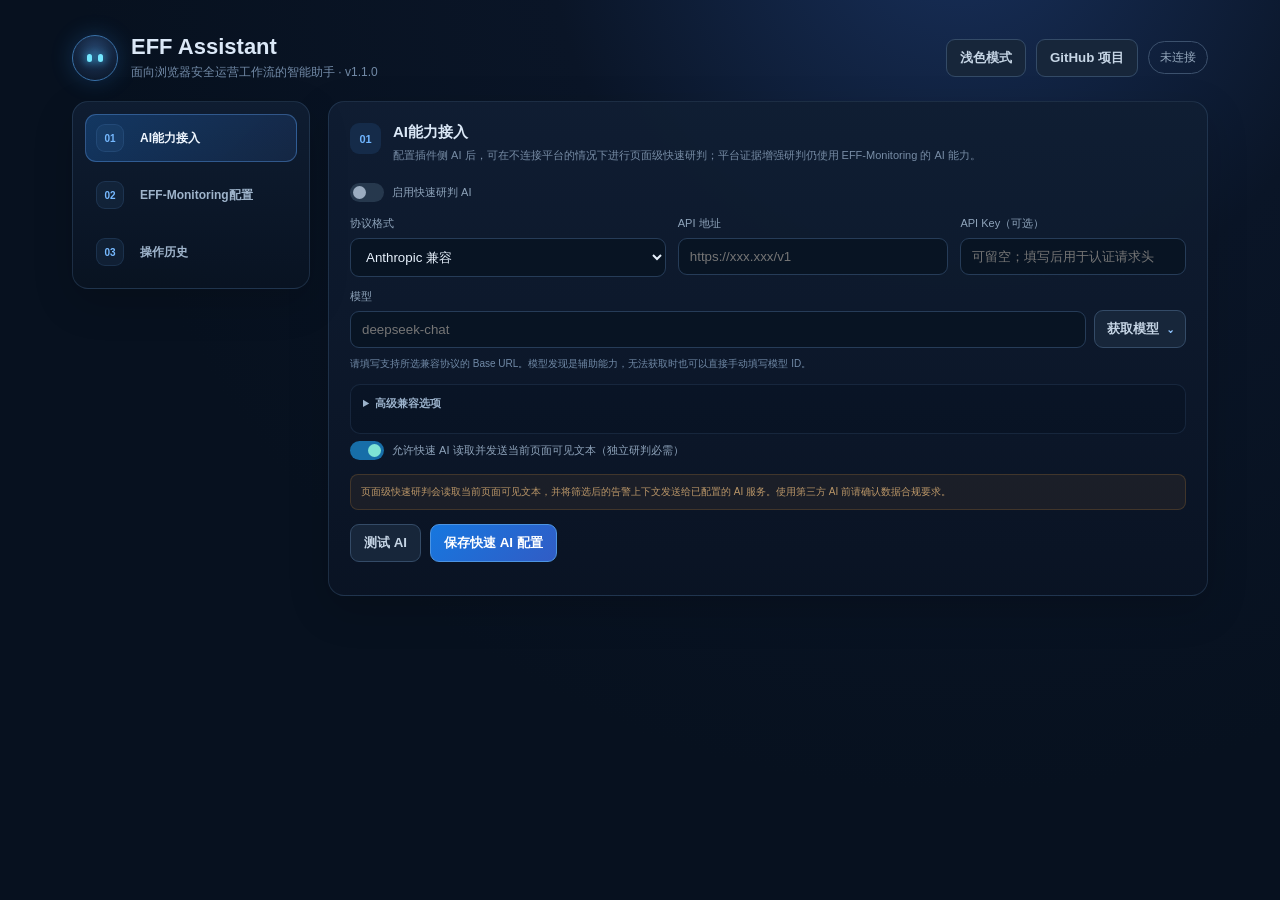
==== commit cdf1549b: "Add files via upload" ====
--- a/EFF-Assistant/options/options.html
+++ b/EFF-Assistant/options/options.html
@@ -36,7 +36,7 @@
               </select>
             </label>
             <label><span id="quickUrlLabel">API 地址</span><input id="quickUrl" placeholder="https://xxx.xxx/v1" /></label>
-            <label>API Key<input id="quickKey" type="password" placeholder="sk-****************" /></label>
+            <label>API Key（可选）<input id="quickKey" type="password" placeholder="可留空；填写后用于认证请求头" /></label>
           </div>
           <label class="model-label">模型
             <div class="model-picker">
